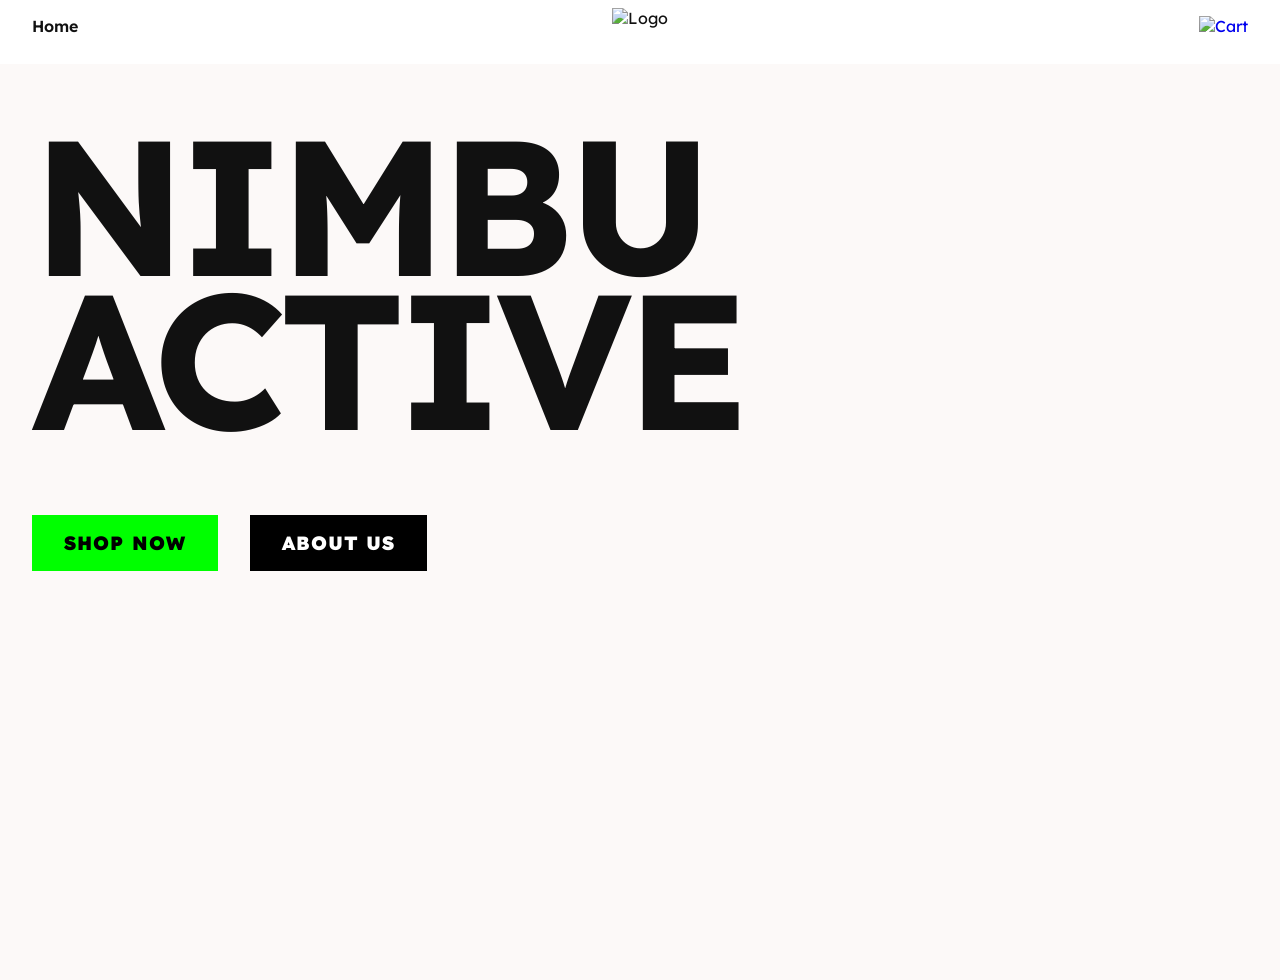
==== index.html @ eef37d11 "for this week i finish the html for homepage, cart page and product list,also finish the css and jav" ====
<!DOCTYPE html>
<html lang="en">
<head>
    <meta charset="UTF-8">
    <meta name="viewport" content="width=device-width, initial-scale=1.0">
    <title>NIMBU ACTIVE</title>
    <link rel="stylesheet" href="style.css">
</head>
<body>
    <div class="topbar">
        <img src="logo.png" alt="Logo" class="logo">
        <a href="cart.html" class="cart-link">
            <img src="cart.png" alt="Cart" class="cart">
        </a>
    </div>
    <header>
        <h1>NIMBU<br>ACTIVE</h1>
        <div class="button-container">
            <a href="shop.html" class="btn btn-shop">SHOP NOW</a>
            <a href="#" class="btn btn-about">ABOUT US</a>
        </div>
    </header>
    <nav>
        <a href="index.html">Home</a>
    </nav>
    <main>
    </main>
</body>
</html>
---- style.css ----
@import url('https://fonts.googleapis.com/css2?family=Lexend:wght@400;500;600;700;800;900&display=swap');

body {
    margin: 0;
    min-height: 100vh;
    background-color: #fcf9f8;
    background-image: url('herosection.png');
    background-size: cover;
    background-position: center;
    background-repeat: no-repeat;
    font-family: 'Lexend', sans-serif;
    color: #111;
    position: relative;
}

body::before {
    content: '';
    position: fixed;
    top: 0;
    left: 0;
    width: 100%;
    height: 4rem;
    background-color: #fff;
    z-index: 1;
}

.topbar {
    position: fixed;
    top: 0;
    left: 0;
    width: 100%;
    height: 4rem;
    display: flex;
    justify-content: flex-end;
    align-items: center;
    padding: 0 2rem;
    box-sizing: border-box;
    z-index: 2;
}

.logo {
    position: absolute;
    left: 50%;
    transform: translateX(-50%);
    height: 3rem;
    object-fit: contain;
}

.cart {
    height: 2rem;
    cursor: pointer;
}

.cart-link {
    display: flex;
    align-items: center;
    text-decoration: none;
}

body.cart-page {
    background-image: none;
    background-color: #F5F7F9;
}

body.shop-page {
    background-image: none;
    background-color: #F5F7F9;
}

header {
    padding: 3rem 2rem 1rem;
    margin-top: 5rem;
}

header h1 {
    font-weight: bold;
    font-size: 12em;
    margin: 0 0 2rem 0;
    letter-spacing: -0.04em;
    line-height: 0.8;
}

.button-container {
    display: flex;
    gap: 2rem;
    margin-top: 5rem;
}

.btn {
    padding: 1rem 2rem;
    font-size: 1.2em;
    font-weight: 900;
    border: none;
    text-decoration: none;
    display: inline-block;
    cursor: pointer;
    letter-spacing: 0.05em;
}

.btn-shop {
    background-color: #00FF00;
    color: #000;
}

.btn-about {
    background-color: #000;
    color: #fff;
}

nav {
    position: fixed;
    top: 1rem;
    left: 2rem;
    display: flex;
    gap: 1.5rem;
    z-index: 10;
}

nav a {
    text-decoration: none;
    color: #111;
    font-weight: 600;
}

aside,
main {
    padding: 0 2rem 2rem;
}

aside h2,
main h1 {
    margin-top: 0;
}

.product-list {
    display: grid;
    grid-template-columns: repeat(3, 1fr);
    gap: 2rem;
    margin-top: 2rem;
}

.product-item {
    background-color: #fff;
    padding: 1.5rem;
    border-radius: 8px;
    box-shadow: 0 2px 8px rgba(0, 0, 0, 0.1);
}

.product-item h3 {
    margin-top: 0;
}
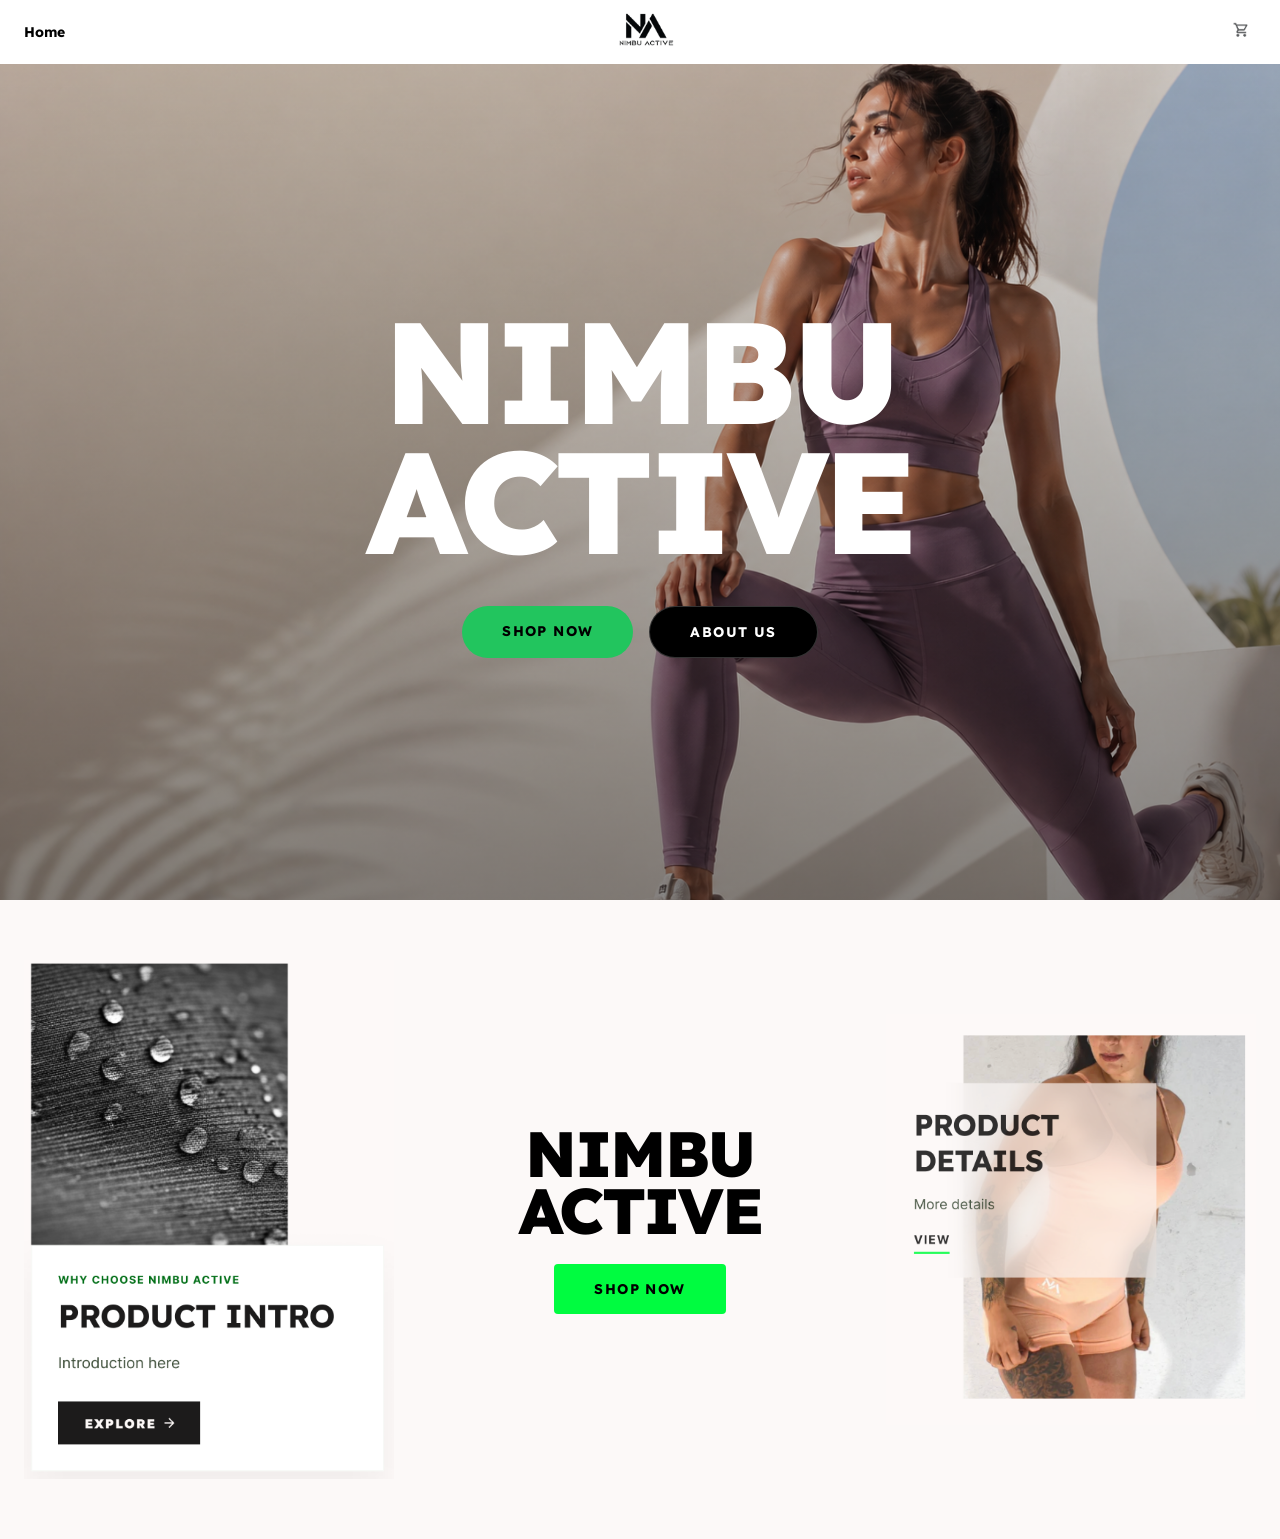
==== commit 8b650d4f: "finish all pages structure，add animation in the homepage and put all images into one folder" ====
--- a/index.html
+++ b/index.html
@@ -1,29 +1,47 @@
 <!DOCTYPE html>
 <html lang="en">
 <head>
-    <meta charset="UTF-8">
-    <meta name="viewport" content="width=device-width, initial-scale=1.0">
-    <title>NIMBU ACTIVE</title>
-    <link rel="stylesheet" href="style.css">
+  <meta charset="UTF-8">
+  <meta name="viewport" content="width=device-width, initial-scale=1.0">
+  <title>NIMBU ACTIVE</title>
+  <link href="https://fonts.googleapis.com/css2?family=Lexend:wght@400;700;800&display=swap" rel="stylesheet">
+  <link rel="stylesheet" href="style.css">
 </head>
 <body>
-    <div class="topbar">
-        <img src="logo.png" alt="Logo" class="logo">
-        <a href="cart.html" class="cart-link">
-            <img src="cart.png" alt="Cart" class="cart">
-        </a>
+
+  <header class="topbar">
+    <a href="index.html" class="topbar-home">Home</a>
+    <a href="index.html" class="topbar-logo">
+      <img src="png/logo.png" alt="NIMBU ACTIVE">
+    </a>
+    <a href="cart.html" class="topbar-cart">
+      <img src="png/cart.png" alt="Cart">
+    </a>
+  </header>
+
+  <section class="hero">
+    <div class="hero-overlay"></div>
+    <div class="hero-content">
+      <h1>NIMBU<br>ACTIVE</h1>
+      <div class="hero-buttons">
+        <a href="shop.html" class="btn btn-shop">SHOP NOW</a>
+        <a href="about.html" class="btn btn-about">ABOUT US</a>
+      </div>
     </div>
-    <header>
-        <h1>NIMBU<br>ACTIVE</h1>
-        <div class="button-container">
-            <a href="shop.html" class="btn btn-shop">SHOP NOW</a>
-            <a href="#" class="btn btn-about">ABOUT US</a>
-        </div>
-    </header>
-    <nav>
-        <a href="index.html">Home</a>
-    </nav>
-    <main>
-    </main>
+  </section>
+
+  <section class="images-row">
+    <a href="about.html" class="image-link intro-link">
+      <img src="png/intro.png" alt="Introduction" class="intro-image">
+    </a>
+    <div class="middle-content">
+      <h2 class="middle-title">NIMBU<br>ACTIVE</h2>
+      <a href="shop.html" class="btn btn-shop-rect">SHOP NOW</a>
+    </div>
+    <a href="about.html" class="image-link detail-link">
+      <img src="png/detail.png" alt="Detail" class="detail-image">
+    </a>
+  </section>
+
 </body>
 </html>
--- a/style.css
+++ b/style.css
@@ -1,151 +1,191 @@
-@import url('https://fonts.googleapis.com/css2?family=Lexend:wght@400;500;600;700;800;900&display=swap');
+* {
+  margin: 0;
+  padding: 0;
+  box-sizing: border-box;
+}
 
 body {
-    margin: 0;
-    min-height: 100vh;
-    background-color: #fcf9f8;
-    background-image: url('herosection.png');
-    background-size: cover;
-    background-position: center;
-    background-repeat: no-repeat;
-    font-family: 'Lexend', sans-serif;
-    color: #111;
-    position: relative;
-}
-
-body::before {
-    content: '';
-    position: fixed;
-    top: 0;
-    left: 0;
-    width: 100%;
-    height: 4rem;
-    background-color: #fff;
-    z-index: 1;
+  font-family: 'Lexend', sans-serif;
+  background-color: #FCF9F8;
 }
 
 .topbar {
-    position: fixed;
-    top: 0;
-    left: 0;
-    width: 100%;
-    height: 4rem;
-    display: flex;
-    justify-content: flex-end;
-    align-items: center;
-    padding: 0 2rem;
-    box-sizing: border-box;
-    z-index: 2;
+  width: 100%;
+  background-color: #ffffff;
+  height: 64px;
+  display: flex;
+  align-items: center;
+  justify-content: space-between;
+  padding: 0 24px;
 }
 
-.logo {
-    position: absolute;
-    left: 50%;
-    transform: translateX(-50%);
-    height: 3rem;
-    object-fit: contain;
+.topbar-home {
+  font-family: 'Lexend', sans-serif;
+  font-weight: 700;
+  font-size: 14px;
+  color: #000000;
+  text-decoration: none;
 }
 
-.cart {
-    height: 2rem;
-    cursor: pointer;
+.topbar-home:hover {
+  opacity: 0.7;
 }
 
-.cart-link {
-    display: flex;
-    align-items: center;
-    text-decoration: none;
+.topbar-logo img {
+  height: 36px;
 }
 
-body.cart-page {
-    background-image: none;
-    background-color: #F5F7F9;
+.topbar-cart img {
+  height: 24px;
 }
 
-body.shop-page {
-    background-image: none;
-    background-color: #F5F7F9;
+.topbar-cart:hover {
+  opacity: 0.7;
 }
 
-header {
-    padding: 3rem 2rem 1rem;
-    margin-top: 5rem;
+.hero {
+  background-image: url('png/herosection.png');
+  background-size: cover;
+  background-position: center 20%;
+  height: calc(100vh - 64px);
+  display: flex;
+  flex-direction: column;
+  align-items: center;
+  justify-content: center;
+  position: relative;
 }
 
-header h1 {
-    font-weight: bold;
-    font-size: 12em;
-    margin: 0 0 2rem 0;
-    letter-spacing: -0.04em;
-    line-height: 0.8;
+.hero-overlay {
+  position: absolute;
+  top: 0;
+  left: 0;
+  right: 0;
+  bottom: 0;
+  background: linear-gradient(to bottom, rgba(0,0,0,0.1), rgba(0,0,0,0.45));
 }
 
-.button-container {
-    display: flex;
-    gap: 2rem;
-    margin-top: 5rem;
+.hero-content {
+  position: relative;
+  z-index: 1;
+  text-align: center;
+}
+
+.hero h1 {
+  font-weight: 800;
+  color: #ffffff;
+  font-size: clamp(3rem, 12vw, 9rem);
+  line-height: 0.9;
+  letter-spacing: -0.04em;
+  animation: fadeIn 1.5s ease-out;
+}
+
+@keyframes fadeIn {
+  0% {
+    opacity: 0;
+  }
+  100% {
+    opacity: 1;
+  }
+}
+
+.hero-buttons {
+  margin-top: 40px;
+  display: flex;
+  gap: 16px;
+  justify-content: center;
+  flex-wrap: wrap;
 }
 
 .btn {
-    padding: 1rem 2rem;
-    font-size: 1.2em;
-    font-weight: 900;
-    border: none;
-    text-decoration: none;
-    display: inline-block;
-    cursor: pointer;
-    letter-spacing: 0.05em;
+  font-family: 'Lexend', sans-serif;
+  font-weight: 700;
+  font-size: 14px;
+  text-transform: uppercase;
+  letter-spacing: 0.1em;
+  padding: 16px 40px;
+  border-radius: 999px;
+  text-decoration: none;
+  display: inline-block;
 }
 
 .btn-shop {
-    background-color: #00FF00;
-    color: #000;
+  background-color: #22C55E;
+  color: #000000;
+}
+
+.btn-shop:hover {
+  background-color: #16A34A;
 }
 
 .btn-about {
-    background-color: #000;
-    color: #fff;
+  background-color: #000000;
+  color: #ffffff;
+  border: 1px solid rgba(255,255,255,0.2);
 }
 
-nav {
-    position: fixed;
-    top: 1rem;
-    left: 2rem;
-    display: flex;
-    gap: 1.5rem;
-    z-index: 10;
+.btn-about:hover {
+  background-color: #222222;
 }
 
-nav a {
-    text-decoration: none;
-    color: #111;
-    font-weight: 600;
+.images-row {
+  padding: 60px 24px;
+  display: flex;
+  justify-content: space-between;
+  align-items: center;
 }
 
-aside,
-main {
-    padding: 0 2rem 2rem;
+.image-link {
+  max-width: 30%;
+  display: block;
 }
 
-aside h2,
-main h1 {
-    margin-top: 0;
+.image-link img {
+  width: 100%;
+  height: auto;
+  display: block;
 }
 
-.product-list {
-    display: grid;
-    grid-template-columns: repeat(3, 1fr);
-    gap: 2rem;
-    margin-top: 2rem;
+.intro-link:hover {
+  opacity: 0.8;
 }
 
-.product-item {
-    background-color: #fff;
-    padding: 1.5rem;
-    border-radius: 8px;
-    box-shadow: 0 2px 8px rgba(0, 0, 0, 0.1);
+.detail-link:hover {
+  opacity: 0.8;
 }
 
-.product-item h3 {
-    margin-top: 0;
+.middle-content {
+  display: flex;
+  flex-direction: column;
+  align-items: center;
+  flex-shrink: 0;
+  padding: 0 20px;
 }
+
+.middle-title {
+  font-weight: 800;
+  color: #000000;
+  font-size: clamp(1.5rem, 5vw, 4rem);
+  line-height: 0.9;
+  letter-spacing: -0.04em;
+  text-align: center;
+}
+
+.btn-shop-rect {
+  font-family: 'Lexend', sans-serif;
+  font-weight: 700;
+  font-size: 14px;
+  text-transform: uppercase;
+  letter-spacing: 0.1em;
+  padding: 16px 40px;
+  border-radius: 4px;
+  text-decoration: none;
+  display: inline-block;
+  background-color: #00FC40;
+  color: #000000;
+  margin-top: 24px;
+  border: none;
+}
+
+.btn-shop-rect:hover {
+  background-color: #00d636;
+}
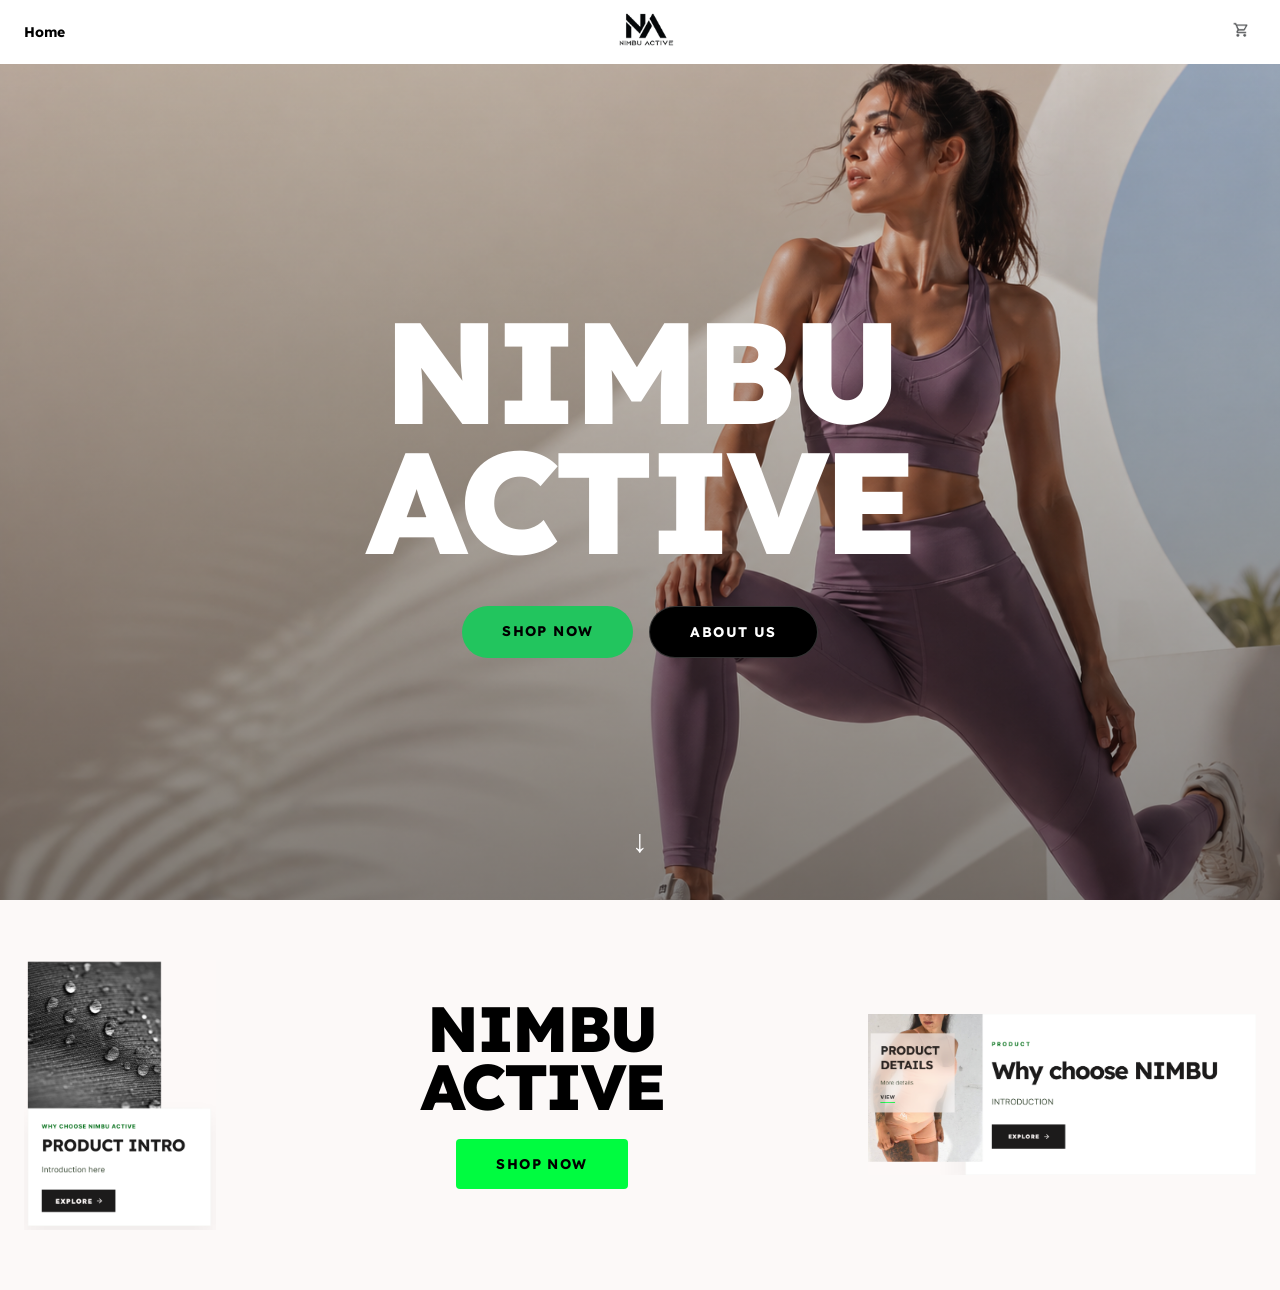
==== commit 3db451ac: "make detail and intro bigger and add animation" ====
--- a/index.html
+++ b/index.html
@@ -27,6 +27,7 @@
         <a href="shop.html" class="btn btn-shop">SHOP NOW</a>
         <a href="about.html" class="btn btn-about">ABOUT US</a>
       </div>
+      <div class="scroll-arrow">↓</div>
     </div>
   </section>
 
@@ -39,7 +40,7 @@
       <a href="shop.html" class="btn btn-shop-rect">SHOP NOW</a>
     </div>
     <a href="about.html" class="image-link detail-link">
-      <img src="png/detail.png" alt="Detail" class="detail-image">
+      <img src="png/detail2.png" alt="Detail" class="detail-image">
     </a>
   </section>
 
--- a/style.css
+++ b/style.css
@@ -68,6 +68,11 @@
   position: relative;
   z-index: 1;
   text-align: center;
+  height: 100%;
+  display: flex;
+  flex-direction: column;
+  align-items: center;
+  justify-content: center;
 }
 
 .hero h1 {
@@ -127,6 +132,23 @@
   background-color: #222222;
 }
 
+.scroll-arrow {
+  position: absolute;
+  bottom: 40px;
+  color: #ffffff;
+  font-size: 32px;
+  animation: floatUpDown 2s ease-in-out infinite;
+}
+
+@keyframes floatUpDown {
+  0%, 100% {
+    transform: translateY(0);
+  }
+  50% {
+    transform: translateY(12px);
+  }
+}
+
 .images-row {
   padding: 60px 24px;
   display: flex;
@@ -134,8 +156,16 @@
   align-items: center;
 }
 
+.intro-link {
+  margin-right: 15%;
+}
+
+.detail-link {
+  margin-left: 15%;
+}
+
 .image-link {
-  max-width: 30%;
+  max-width: 45%;
   display: block;
 }
 
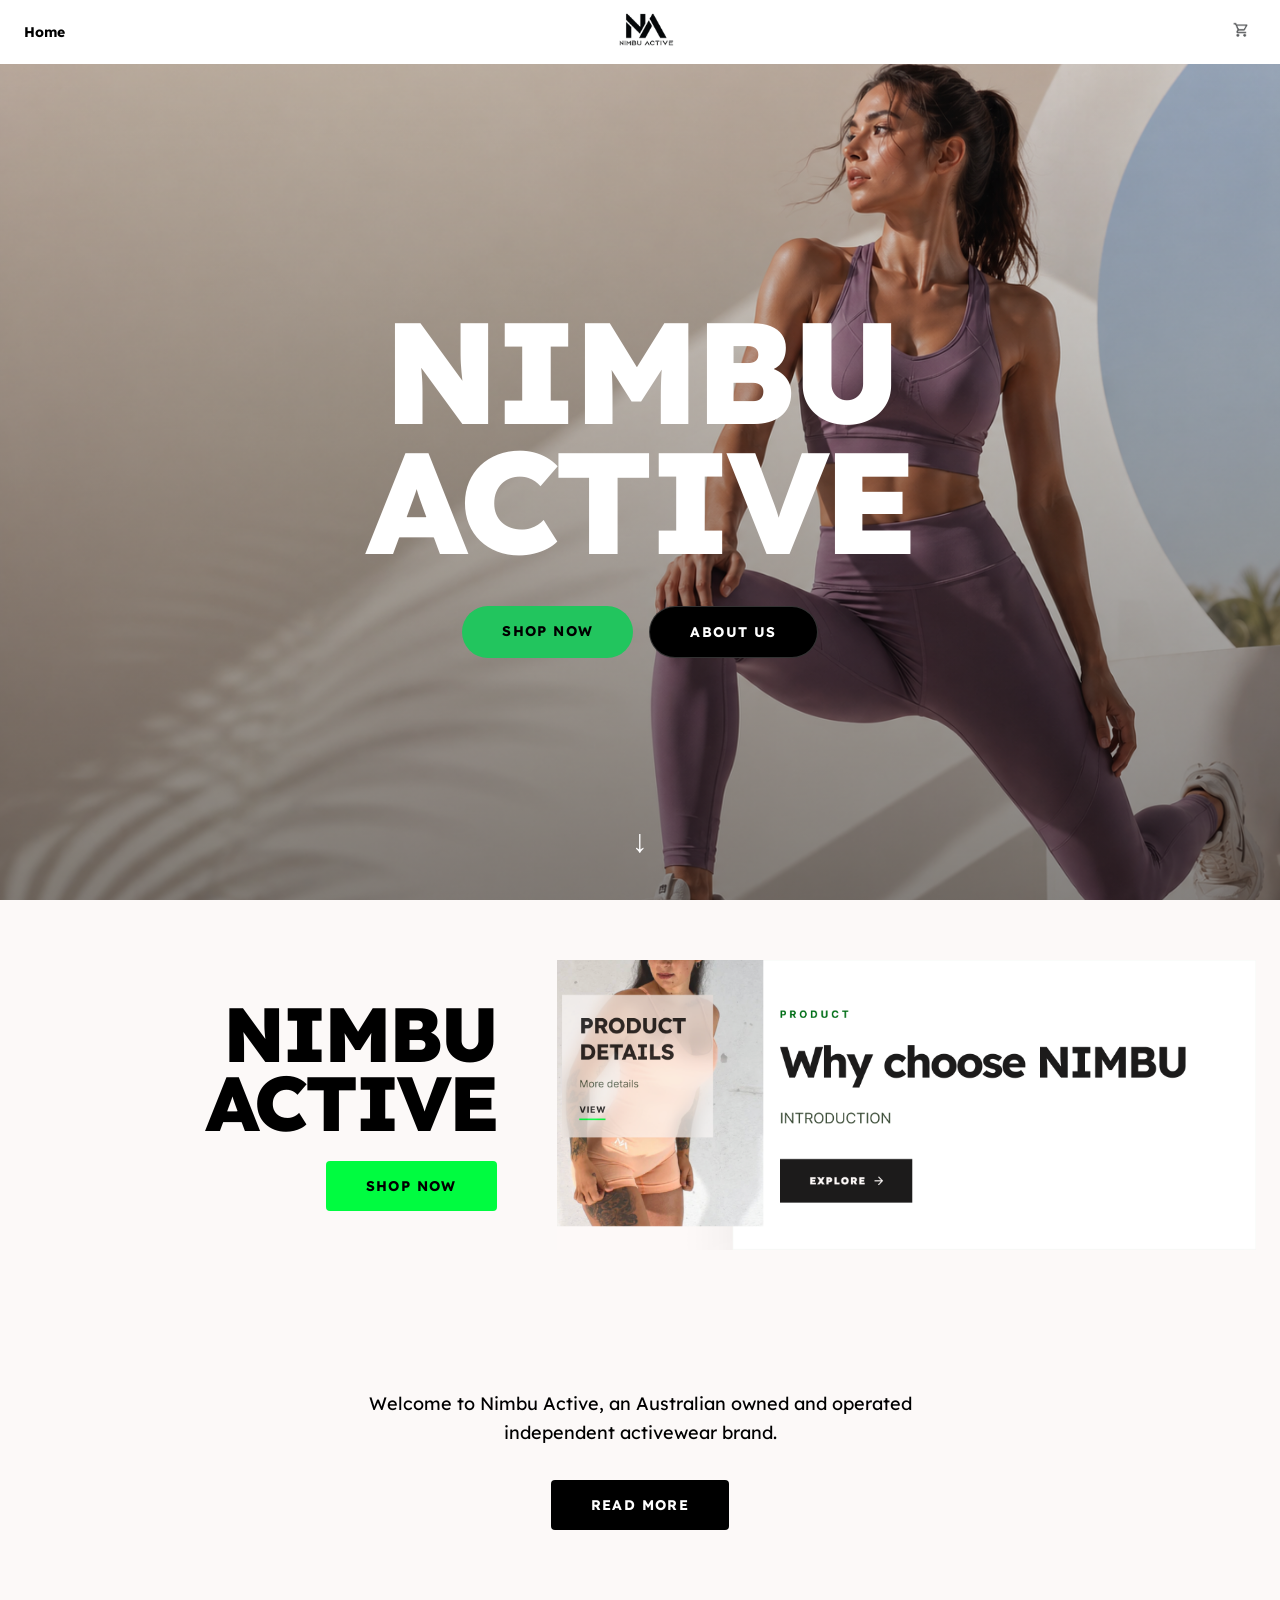
==== commit 72f5dac7: "add welcome section and delete intro.png" ====
--- a/index.html
+++ b/index.html
@@ -32,9 +32,6 @@
   </section>
 
   <section class="images-row">
-    <a href="about.html" class="image-link intro-link">
-      <img src="png/intro.png" alt="Introduction" class="intro-image">
-    </a>
     <div class="middle-content">
       <h2 class="middle-title">NIMBU<br>ACTIVE</h2>
       <a href="shop.html" class="btn btn-shop-rect">SHOP NOW</a>
@@ -44,5 +41,10 @@
     </a>
   </section>
 
+  <section class="welcome-section">
+    <p class="welcome-text">Welcome to Nimbu Active, an Australian owned and operated independent activewear brand.</p>
+    <a href="about.html" class="btn btn-read-more">READ MORE</a>
+  </section>
+
 </body>
 </html>
--- a/style.css
+++ b/style.css
@@ -154,18 +154,54 @@
   display: flex;
   justify-content: space-between;
   align-items: center;
-}
-
-.intro-link {
-  margin-right: 15%;
+  gap: 40px;
+}
+
+.middle-content {
+  width: 40%;
+  display: flex;
+  flex-direction: column;
+  align-items: flex-end;
+  flex-shrink: 0;
+  padding-left: 8%;
+  padding-right: 20px;
+}
+
+.middle-title {
+  font-weight: 800;
+  color: #000000;
+  font-size: clamp(2rem, 6vw, 5rem);
+  line-height: 0.9;
+  letter-spacing: -0.04em;
+  text-align: right;
+}
+
+.btn-shop-rect {
+  font-family: 'Lexend', sans-serif;
+  font-weight: 700;
+  font-size: 14px;
+  text-transform: uppercase;
+  letter-spacing: 0.1em;
+  padding: 16px 40px;
+  border-radius: 4px;
+  text-decoration: none;
+  display: inline-block;
+  background-color: #00FC40;
+  color: #000000;
+  margin-top: 24px;
+  border: none;
+}
+
+.btn-shop-rect:hover {
+  background-color: #00d636;
 }
 
 .detail-link {
-  margin-left: 15%;
+  width: 60%;
+  margin-left: auto;
 }
 
 .image-link {
-  max-width: 45%;
   display: block;
 }
 
@@ -175,32 +211,28 @@
   display: block;
 }
 
-.intro-link:hover {
-  opacity: 0.8;
-}
-
 .detail-link:hover {
   opacity: 0.8;
 }
 
-.middle-content {
-  display: flex;
-  flex-direction: column;
-  align-items: center;
-  flex-shrink: 0;
-  padding: 0 20px;
-}
-
-.middle-title {
-  font-weight: 800;
-  color: #000000;
-  font-size: clamp(1.5rem, 5vw, 4rem);
-  line-height: 0.9;
-  letter-spacing: -0.04em;
+.welcome-section {
+  padding: 80px 24px;
+  display: flex;
+  flex-direction: column;
+  align-items: center;
   text-align: center;
 }
 
-.btn-shop-rect {
+.welcome-text {
+  font-weight: 400;
+  font-size: 18px;
+  color: #000000;
+  max-width: 600px;
+  line-height: 1.6;
+  margin-bottom: 32px;
+}
+
+.btn-read-more {
   font-family: 'Lexend', sans-serif;
   font-weight: 700;
   font-size: 14px;
@@ -210,12 +242,11 @@
   border-radius: 4px;
   text-decoration: none;
   display: inline-block;
-  background-color: #00FC40;
-  color: #000000;
-  margin-top: 24px;
+  background-color: #000000;
+  color: #ffffff;
   border: none;
 }
 
-.btn-shop-rect:hover {
-  background-color: #00d636;
+.btn-read-more:hover {
+  background-color: #222222;
 }
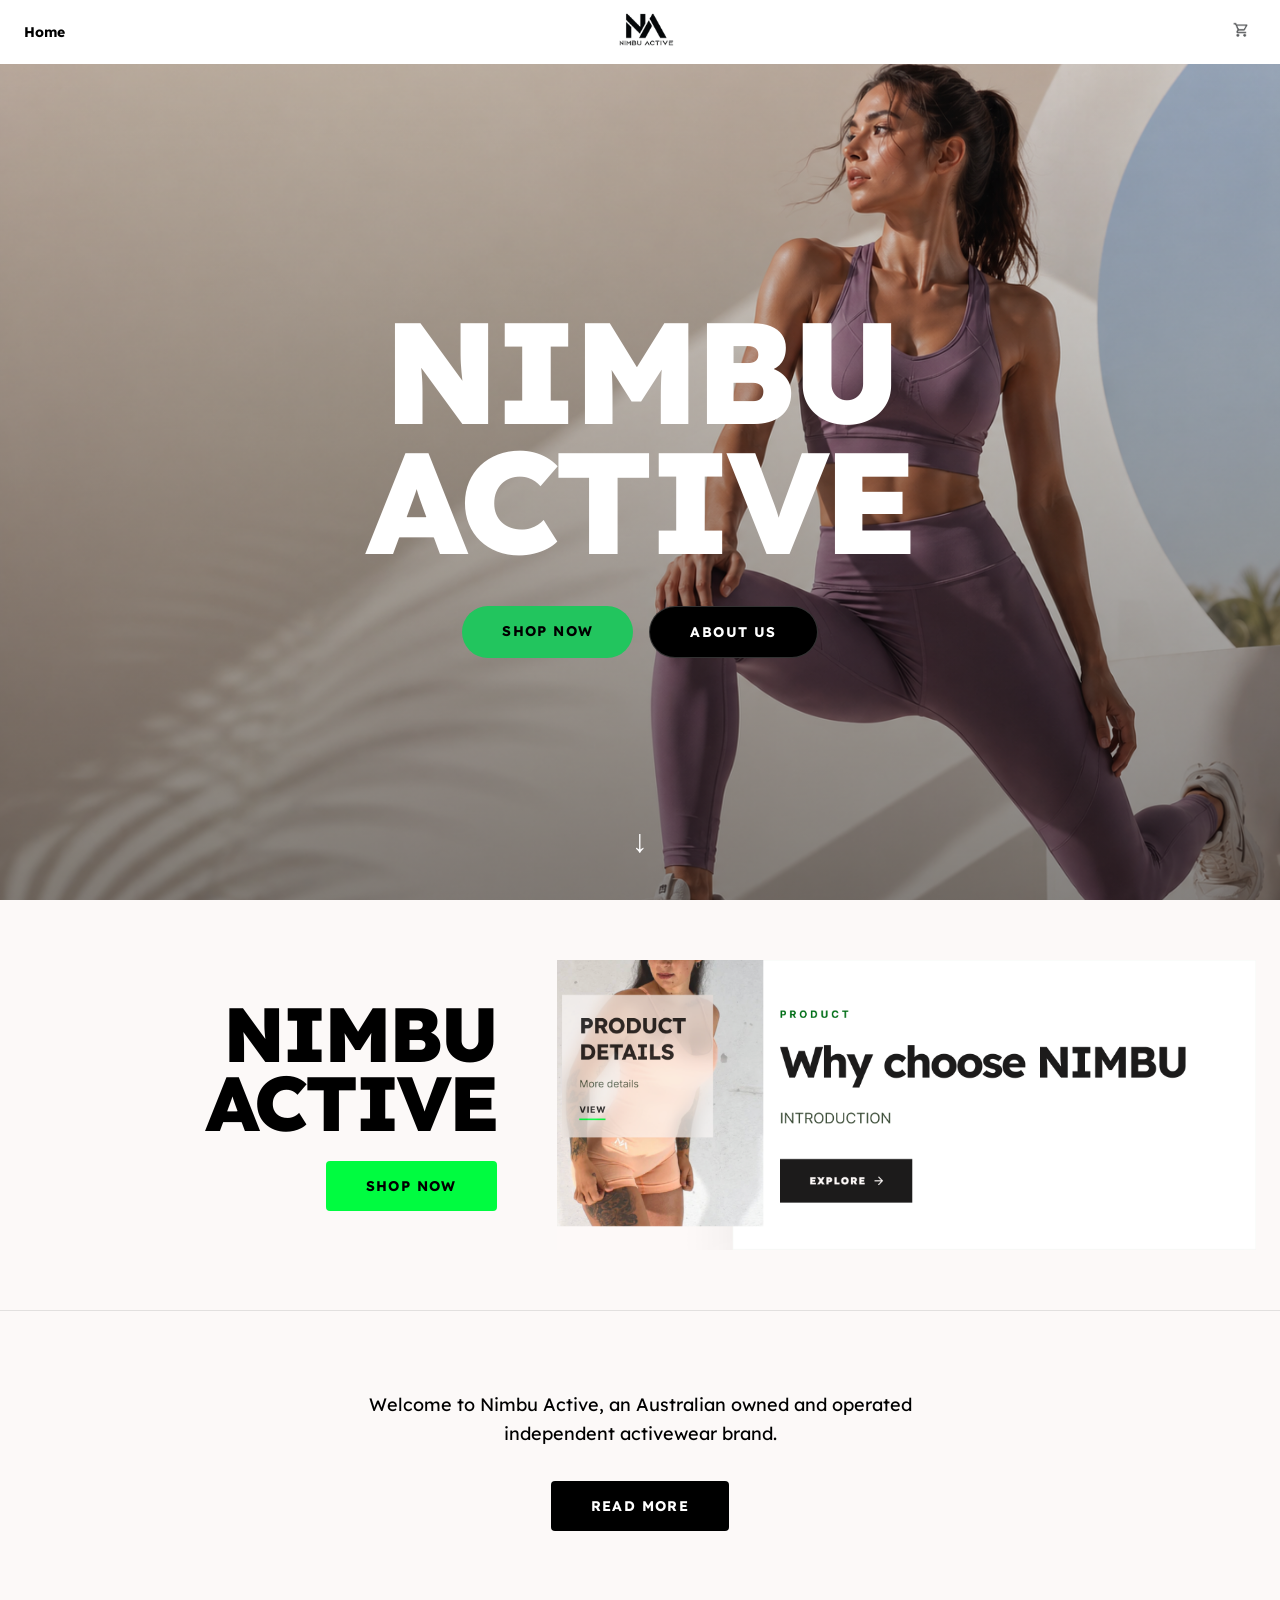
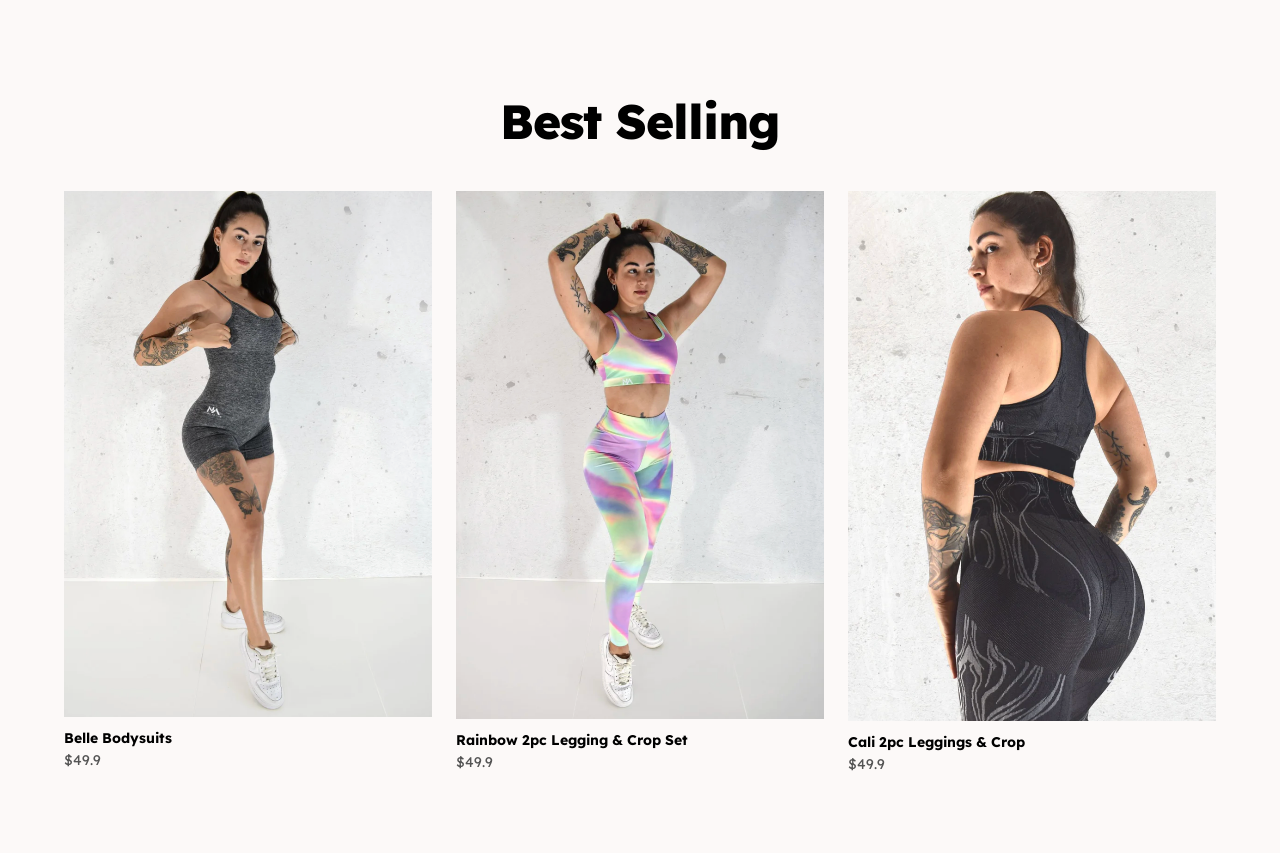
==== commit c1a66444: "best selling part for hpmepage" ====
--- a/index.html
+++ b/index.html
@@ -46,5 +46,32 @@
     <a href="about.html" class="btn btn-read-more">READ MORE</a>
   </section>
 
+  <section class="best-selling-section">
+    <h2 class="section-heading">Best Selling</h2>
+    <div class="best-selling-grid">
+      <a href="product.html?id=1" class="product-card">
+        <img src="png/product1.png" alt="Belle Bodysuits" class="product-image">
+        <div class="product-info">
+          <h3 class="product-name">Belle Bodysuits</h3>
+          <p class="product-price">$49.9</p>
+        </div>
+      </a>
+      <a href="product.html?id=2" class="product-card">
+        <img src="png/product2.png" alt="Rainbow 2pc Legging & Crop Set" class="product-image">
+        <div class="product-info">
+          <h3 class="product-name">Rainbow 2pc Legging & Crop Set</h3>
+          <p class="product-price">$49.9</p>
+        </div>
+      </a>
+      <a href="product.html?id=3" class="product-card">
+        <img src="png/product3.png" alt="Cali 2pc Leggings & Crop" class="product-image">
+        <div class="product-info">
+          <h3 class="product-name">Cali 2pc Leggings & Crop</h3>
+          <p class="product-price">$49.9</p>
+        </div>
+      </a>
+    </div>
+  </section>
+
 </body>
 </html>
--- a/style.css
+++ b/style.css
@@ -216,6 +216,7 @@
 }
 
 .welcome-section {
+  border-top: 1px solid rgba(0,0,0,0.1);
   padding: 80px 24px;
   display: flex;
   flex-direction: column;
@@ -249,4 +250,654 @@
 
 .btn-read-more:hover {
   background-color: #222222;
+}
+
+/* Shop Page Styles */
+.shop-container {
+  display: flex;
+  padding: 40px 24px;
+  gap: 40px;
+  max-width: 1200px;
+  margin: 0 auto;
+}
+
+.sidebar-wrapper {
+  display: flex;
+  align-items: flex-start;
+  flex-shrink: 0;
+}
+
+.sidebar {
+  width: 200px;
+  transition: width 0.3s ease, opacity 0.3s ease;
+  overflow: hidden;
+}
+
+.sidebar.collapsed {
+  width: 0;
+  opacity: 0;
+}
+
+.toggle-sidebar-btn {
+  width: 24px;
+  height: 24px;
+  background-color: #000000;
+  color: #ffffff;
+  border: none;
+  border-radius: 4px;
+  cursor: pointer;
+  font-size: 14px;
+  display: flex;
+  align-items: center;
+  justify-content: center;
+  margin-left: 16px;
+  flex-shrink: 0;
+}
+
+.toggle-sidebar-btn:hover {
+  background-color: #222222;
+}
+
+.sidebar-title {
+  font-weight: 800;
+  font-size: 16px;
+  margin-bottom: 20px;
+  letter-spacing: 0.05em;
+}
+
+.category-list {
+  list-style: none;
+  margin-bottom: 30px;
+}
+
+.category-list li {
+  margin-bottom: 12px;
+}
+
+.category-list a {
+  text-decoration: none;
+  color: #666666;
+  font-size: 14px;
+  font-weight: 500;
+}
+
+.category-list li.active a {
+  color: #000000;
+  font-weight: 700;
+  border-bottom: 2px solid #00FC40;
+  padding-bottom: 2px;
+}
+
+.category-list a:hover {
+  color: #000000;
+}
+
+.btn-filter {
+  width: 100%;
+  padding: 12px;
+  background-color: #000000;
+  color: #ffffff;
+  border: none;
+  font-family: 'Lexend', sans-serif;
+  font-weight: 700;
+  font-size: 12px;
+  letter-spacing: 0.1em;
+  cursor: pointer;
+}
+
+.btn-filter:hover {
+  background-color: #222222;
+}
+
+.shop-main {
+  flex: 1;
+}
+
+.shop-toolbar {
+  display: flex;
+  justify-content: space-between;
+  align-items: center;
+  margin-bottom: 24px;
+  padding-bottom: 16px;
+  border-bottom: 1px solid rgba(0,0,0,0.1);
+}
+
+.product-count {
+  font-size: 14px;
+  color: #666666;
+}
+
+.sort-select {
+  font-family: 'Lexend', sans-serif;
+  font-size: 14px;
+  padding: 8px 12px;
+  border: 1px solid rgba(0,0,0,0.1);
+  background-color: #ffffff;
+  cursor: pointer;
+}
+
+.products-grid {
+  display: grid;
+  grid-template-columns: repeat(3, 1fr);
+  gap: 24px;
+}
+
+.product-card {
+  display: flex;
+  flex-direction: column;
+  text-decoration: none;
+  color: inherit;
+}
+
+.product-card:hover {
+  opacity: 0.85;
+}
+
+.product-image-wrapper {
+  position: relative;
+  overflow: hidden;
+  background-color: #ffffff;
+}
+
+.product-image {
+  width: 100%;
+  height: auto;
+  display: block;
+}
+
+.product-badge {
+  position: absolute;
+  top: 12px;
+  left: 12px;
+  background-color: #000000;
+  color: #ffffff;
+  font-size: 10px;
+  font-weight: 700;
+  padding: 4px 8px;
+  letter-spacing: 0.05em;
+}
+
+.quick-view {
+  position: absolute;
+  bottom: 0;
+  left: 0;
+  right: 0;
+  background-color: rgba(0,0,0,0.8);
+  color: #ffffff;
+  text-align: center;
+  padding: 10px;
+  font-size: 12px;
+  font-weight: 700;
+  letter-spacing: 0.05em;
+  transform: translateY(100%);
+  transition: transform 0.3s ease;
+}
+
+.product-image-wrapper:hover .quick-view {
+  transform: translateY(0);
+}
+
+.product-info {
+  margin-top: 12px;
+  text-align: left;
+}
+
+.product-name {
+  font-weight: 700;
+  font-size: 14px;
+  color: #000000;
+  margin-bottom: 4px;
+}
+
+.product-price {
+  font-weight: 400;
+  font-size: 14px;
+  color: #555555;
+}
+
+.badge-sold-out {
+  background-color: #cc0000;
+}
+
+.sold-out-card .product-image {
+  opacity: 0.7;
+}
+
+.sold-out-text {
+  color: #cc0000;
+  font-weight: 700;
+}
+
+/* About / Policy Page Styles */
+.policy-container {
+  max-width: 800px;
+  margin: 0 auto;
+  padding: 60px 24px;
+}
+
+.policy-tabs {
+  display: flex;
+  gap: 16px;
+  margin-bottom: 40px;
+}
+
+.tab-btn {
+  font-family: 'Lexend', sans-serif;
+  font-weight: 700;
+  font-size: 14px;
+  text-transform: uppercase;
+  letter-spacing: 0.1em;
+  padding: 12px 24px;
+  background-color: transparent;
+  color: #000000;
+  border: 2px solid #000000;
+  cursor: pointer;
+  transition: all 0.2s;
+}
+
+.tab-btn:hover {
+  background-color: rgba(0,0,0,0.05);
+}
+
+.tab-btn.active {
+  background-color: #000000;
+  color: #ffffff;
+}
+
+.policy-section {
+  margin-bottom: 60px;
+}
+
+.policy-section:last-child {
+  margin-bottom: 0;
+}
+
+.policy-title {
+  font-weight: 800;
+  font-size: clamp(1.5rem, 4vw, 3rem);
+  color: #000000;
+  margin-bottom: 24px;
+  letter-spacing: -0.02em;
+}
+
+.policy-subtitle {
+  font-weight: 700;
+  font-size: 18px;
+  color: #000000;
+  margin-top: 32px;
+  margin-bottom: 16px;
+}
+
+.policy-heading {
+  font-weight: 700;
+  font-size: 16px;
+  color: #000000;
+  margin-top: 24px;
+  margin-bottom: 12px;
+}
+
+.policy-text {
+  font-size: 14px;
+  line-height: 1.8;
+  color: #333333;
+  margin-bottom: 16px;
+}
+
+.policy-list {
+  list-style: none;
+  margin-bottom: 16px;
+}
+
+.policy-list li {
+  font-size: 14px;
+  line-height: 1.8;
+  color: #333333;
+  margin-bottom: 8px;
+  padding-left: 16px;
+  position: relative;
+}
+
+.policy-list li::before {
+  content: "•";
+  position: absolute;
+  left: 0;
+  color: #000000;
+}
+
+.policy-note {
+  color: #666666;
+  font-style: italic;
+}
+
+/* Cart Page Styles */
+.cart-container {
+  max-width: 900px;
+  margin: 0 auto;
+  padding: 60px 24px;
+}
+
+.cart-header {
+  text-align: center;
+  margin-bottom: 50px;
+}
+
+.check-icon {
+  width: 60px;
+  height: 60px;
+  background-color: #22C55E;
+  color: #ffffff;
+  font-size: 32px;
+  font-weight: 800;
+  border-radius: 50%;
+  display: flex;
+  align-items: center;
+  justify-content: center;
+  margin: 0 auto 20px;
+}
+
+.cart-title {
+  font-weight: 800;
+  font-size: clamp(1.5rem, 4vw, 2.5rem);
+  color: #000000;
+  letter-spacing: -0.02em;
+}
+
+.cart-layout {
+  display: flex;
+  gap: 40px;
+  margin-bottom: 40px;
+}
+
+.cart-items-section {
+  flex: 1;
+}
+
+.cart-summary-section {
+  width: 300px;
+  flex-shrink: 0;
+}
+
+.section-title {
+  font-weight: 800;
+  font-size: 16px;
+  color: #000000;
+  text-transform: uppercase;
+  letter-spacing: 0.05em;
+  margin-bottom: 20px;
+  padding-bottom: 10px;
+  border-bottom: 2px solid #000000;
+}
+
+.cart-item {
+  display: flex;
+  justify-content: space-between;
+  align-items: center;
+  padding: 16px 0;
+  border-bottom: 1px solid rgba(0,0,0,0.1);
+}
+
+.item-details {
+  display: flex;
+  flex-direction: column;
+}
+
+.item-name {
+  font-weight: 700;
+  font-size: 14px;
+  color: #000000;
+  margin-bottom: 4px;
+}
+
+.item-price {
+  font-size: 14px;
+  color: #555555;
+}
+
+.item-quantity {
+  font-size: 14px;
+  color: #555555;
+  font-weight: 700;
+}
+
+.summary-row {
+  display: flex;
+  justify-content: space-between;
+  font-size: 14px;
+  color: #333333;
+  margin-bottom: 12px;
+}
+
+.summary-divider {
+  height: 1px;
+  background-color: rgba(0,0,0,0.1);
+  margin: 16px 0;
+}
+
+.total-row {
+  font-weight: 800;
+  font-size: 16px;
+  color: #000000;
+}
+
+.free-shipping-bar {
+  background-color: #ffffff;
+  padding: 20px;
+  border: 1px solid rgba(0,0,0,0.1);
+}
+
+.shipping-text {
+  font-size: 12px;
+  font-weight: 700;
+  text-transform: uppercase;
+  letter-spacing: 0.1em;
+  color: #000000;
+  margin-bottom: 10px;
+}
+
+.progress-track {
+  width: 100%;
+  height: 6px;
+  background-color: rgba(0,0,0,0.1);
+  border-radius: 3px;
+}
+
+.progress-fill {
+  width: 100%;
+  height: 100%;
+  background-color: #22C55E;
+  border-radius: 3px;
+}
+
+/* Product Detail Page Styles */
+.product-page {
+  display: flex;
+  max-width: 1100px;
+  margin: 0 auto;
+  padding: 60px 24px;
+  gap: 60px;
+}
+
+.product-page-image {
+  width: 50%;
+  flex-shrink: 0;
+}
+
+.product-page-image img {
+  width: 100%;
+  height: auto;
+  display: block;
+}
+
+.product-page-details {
+  flex: 1;
+}
+
+.product-page-title {
+  font-weight: 800;
+  font-size: clamp(1.5rem, 4vw, 2.5rem);
+  color: #000000;
+  letter-spacing: -0.02em;
+  margin-bottom: 8px;
+}
+
+.product-page-price {
+  font-weight: 700;
+  font-size: 20px;
+  color: #000000;
+  margin-bottom: 16px;
+}
+
+.product-rating {
+  color: #f59e0b;
+  font-size: 20px;
+  margin-bottom: 24px;
+  letter-spacing: 2px;
+}
+
+.product-options {
+  margin-bottom: 24px;
+}
+
+.option-group {
+  margin-bottom: 20px;
+}
+
+.option-label {
+  font-weight: 700;
+  font-size: 12px;
+  text-transform: uppercase;
+  letter-spacing: 0.1em;
+  margin-bottom: 10px;
+  color: #000000;
+}
+
+.color-options {
+  display: flex;
+  gap: 10px;
+}
+
+.color-dot {
+  width: 28px;
+  height: 28px;
+  border-radius: 50%;
+  cursor: pointer;
+  border: 2px solid transparent;
+  transition: border-color 0.2s;
+}
+
+.color-dot.active,
+.color-dot:hover {
+  border-color: #000000;
+}
+
+.size-options {
+  display: flex;
+  gap: 8px;
+}
+
+.size-box {
+  width: 40px;
+  height: 40px;
+  display: flex;
+  align-items: center;
+  justify-content: center;
+  border: 1px solid rgba(0,0,0,0.2);
+  font-size: 12px;
+  font-weight: 700;
+  cursor: pointer;
+  transition: all 0.2s;
+}
+
+.size-box.active,
+.size-box:hover {
+  background-color: #000000;
+  color: #ffffff;
+  border-color: #000000;
+}
+
+.btn-add-to-cart {
+  width: 100%;
+  padding: 16px;
+  background-color: #00FC40;
+  color: #000000;
+  border: none;
+  font-family: 'Lexend', sans-serif;
+  font-weight: 700;
+  font-size: 14px;
+  text-transform: uppercase;
+  letter-spacing: 0.1em;
+  cursor: pointer;
+  transition: background-color 0.2s;
+  margin-bottom: 32px;
+}
+
+.btn-add-to-cart:hover {
+  background-color: #00d636;
+}
+
+.product-intro {
+  border-top: 1px solid rgba(0,0,0,0.1);
+  padding-top: 24px;
+}
+
+.product-intro h3 {
+  font-weight: 700;
+  font-size: 12px;
+  text-transform: uppercase;
+  letter-spacing: 0.1em;
+  margin-bottom: 12px;
+  color: #000000;
+}
+
+.product-intro p {
+  font-size: 14px;
+  line-height: 1.8;
+  color: #555555;
+}
+
+.continue-shopping-wrapper {
+  text-align: center;
+  margin-top: 40px;
+}
+
+.btn-continue-shopping {
+  font-family: 'Lexend', sans-serif;
+  font-weight: 700;
+  font-size: 14px;
+  text-transform: uppercase;
+  letter-spacing: 0.1em;
+  padding: 16px 60px;
+  border-radius: 4px;
+  text-decoration: none;
+  display: inline-block;
+  background-color: #00FC40;
+  color: #000000;
+  border: none;
+  transition: background-color 0.2s;
+}
+
+.btn-continue-shopping:hover {
+  background-color: #00d636;
+}
+
+/* Best Selling Section */
+.best-selling-section {
+  padding: 80px 24px;
+  max-width: 1200px;
+  margin: 0 auto;
+}
+
+.section-heading {
+  font-weight: 800;
+  font-size: clamp(1.5rem, 4vw, 3rem);
+  color: #000000;
+  text-align: center;
+  margin-bottom: 40px;
+  letter-spacing: -0.02em;
+}
+
+.best-selling-grid {
+  display: grid;
+  grid-template-columns: repeat(3, 1fr);
+  gap: 24px;
 }
